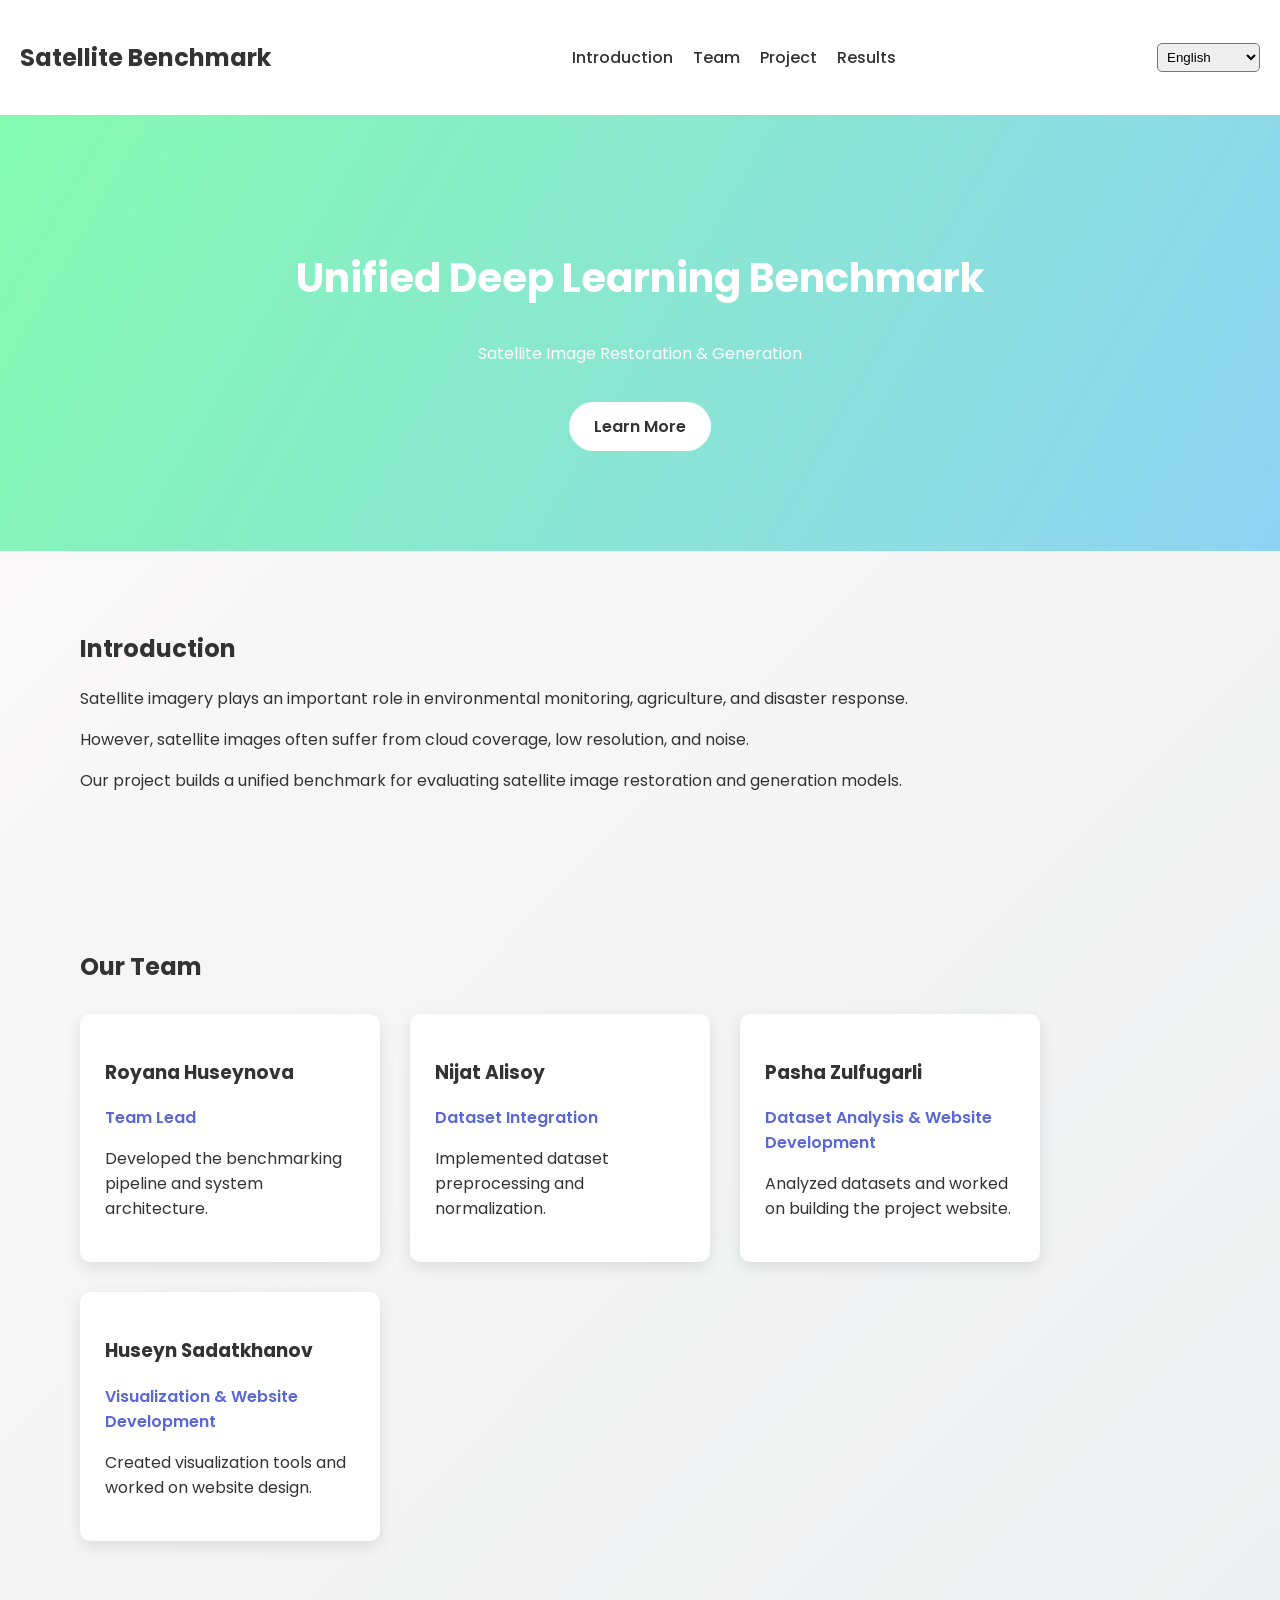
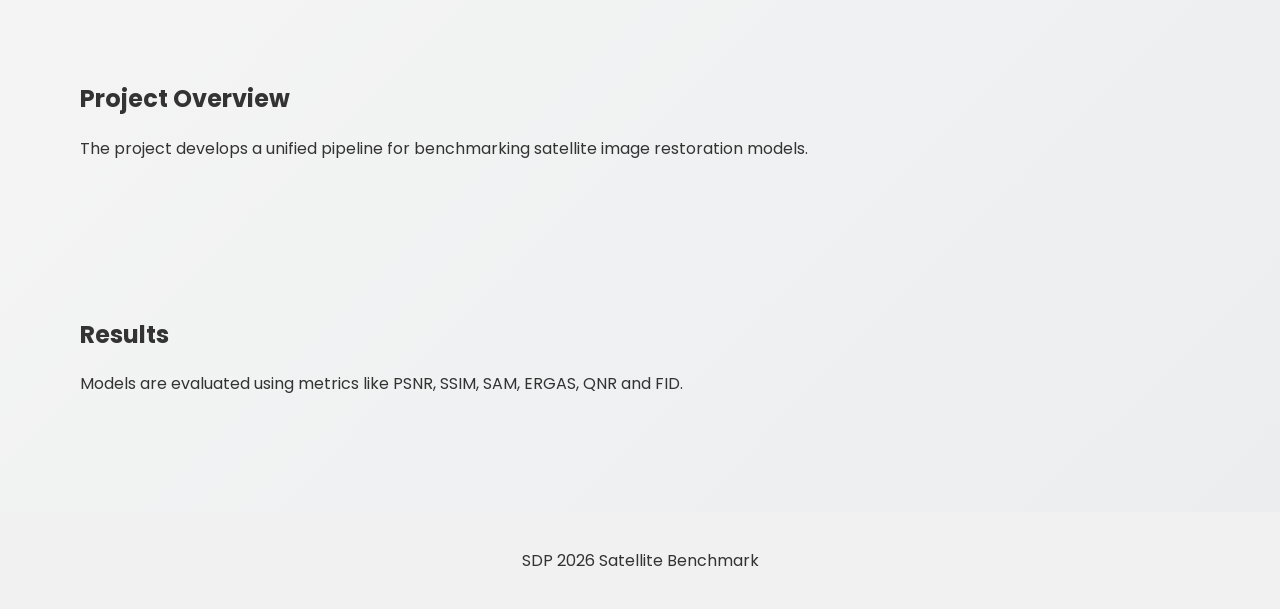
==== SDP2026(web)/index.html @ 2e0f6df7 "web" ====
<!DOCTYPE html>
<html lang="en">

<head>
<meta charset="UTF-8">
<meta name="viewport" content="width=device-width, initial-scale=1.0">

<title>Satellite Benchmark</title>

<link rel="stylesheet" href="style.css">

<link href="https://fonts.googleapis.com/css2?family=Poppins:wght@300;400;600&display=swap" rel="stylesheet">

</head>

<body>

<!-- NAVBAR -->

<nav>

<h1>Satellite Benchmark</h1>

<ul>

<li><a href="#intro" data-key="nav_intro">Introduction</a></li>
<li><a href="#team" data-key="nav_team">Team</a></li>
<li><a href="#project" data-key="nav_project">Project</a></li>
<li><a href="#results" data-key="nav_results">Results</a></li>

</ul>

<select id="languageSwitcher">

<option value="en">English</option>
<option value="ru">Русский</option>
<option value="az">Azərbaycan</option>

</select>

</nav>


<!-- HERO -->

<header class="hero">

<h2 data-key="hero_title">Unified Deep Learning Benchmark</h2>

<p data-key="hero_subtitle">
Satellite Image Restoration & Generation
</p>

<a href="#intro" class="button" data-key="hero_button">Learn More</a>

</header>



<!-- INTRO -->

<section id="intro">

<h2 data-key="intro_title">Introduction</h2>

<p data-key="intro_text1">
Satellite imagery plays an important role in environmental monitoring,
agriculture, and disaster response.
</p>

<p data-key="intro_text2">
However, satellite images often suffer from cloud coverage,
low resolution, and noise.
</p>

<p data-key="intro_text3">
Our project builds a unified benchmark for evaluating
satellite image restoration and generation models.
</p>

</section>



<!-- TEAM -->

<section id="team">

<h2 data-key="team_title">Our Team</h2>

<div class="team-container">

<div class="member">

<h3>Royana Huseynova</h3>

<p class="role" data-key="royana_role">Team Lead</p>

<p data-key="royana_text">
Developed the benchmarking pipeline and system architecture.
</p>

</div>


<div class="member">

<h3>Nijat Alisoy</h3>

<p class="role" data-key="nijat_role">Dataset Integration</p>

<p data-key="nijat_text">
Implemented dataset preprocessing and normalization.
</p>

</div>


<div class="member">

<h3>Pasha Zulfugarli</h3>

<p class="role" data-key="pasha_role">Dataset Analysis & Website Development</p>

<p data-key="pasha_text">
Analyzed datasets and worked on building the project website.
</p>

</div>


<div class="member">

<h3>Huseyn Sadatkhanov</h3>

<p class="role" data-key="huseyn_role">Visualization & Website Development</p>

<p data-key="huseyn_text">
Created visualization tools and worked on website design.
</p>

</div>

</div>

</section>



<!-- PROJECT -->

<section id="project">

<h2 data-key="project_title">Project Overview</h2>

<p data-key="project_text">
The project develops a unified pipeline for benchmarking
satellite image restoration models.
</p>

</section>



<!-- RESULTS -->

<section id="results">

<h2 data-key="results_title">Results</h2>

<p data-key="results_text">
Models are evaluated using metrics like PSNR, SSIM,
SAM, ERGAS, QNR and FID.
</p>

</section>



<footer>

<p>SDP 2026 Satellite Benchmark</p>

</footer>


<script src="script.js"></script>

</body>

</html>
---- SDP2026(web)/style.css ----
body{

font-family:'Poppins',sans-serif;

margin:0;

background:linear-gradient(135deg,#fdfbfb,#ebedee);

color:#333;

}

nav{

display:flex;

justify-content:space-between;

align-items:center;

padding:20px;

background:white;

box-shadow:0 3px 10px rgba(0,0,0,0.1);

}

nav ul{

display:flex;

gap:20px;

list-style:none;

}

nav a{

text-decoration:none;

color:#333;

font-weight:500;

}

#languageSwitcher{

padding:5px;

border-radius:5px;

}

/* HERO */

.hero{

text-align:center;

padding:100px 20px;

background:linear-gradient(120deg,#84fab0,#8fd3f4);

color:white;

}

.hero h2{

font-size:40px;

}

.button{

display:inline-block;

margin-top:20px;

padding:12px 25px;

background:white;

color:#333;

text-decoration:none;

border-radius:30px;

font-weight:600;

}

/* SECTIONS */

section{

padding:60px 80px;

}

.team-container{

display:flex;

flex-wrap:wrap;

gap:30px;

margin-top:30px;

}

.member{

background:white;

padding:25px;

border-radius:10px;

width:250px;

box-shadow:0 5px 15px rgba(0,0,0,0.1);

transition:0.3s;

}

.member:hover{

transform:translateY(-8px);

}

.role{

color:#5a67d8;

font-weight:600;

}

footer{

text-align:center;

padding:20px;

background:#f1f1f1;

margin-top:40px;

}
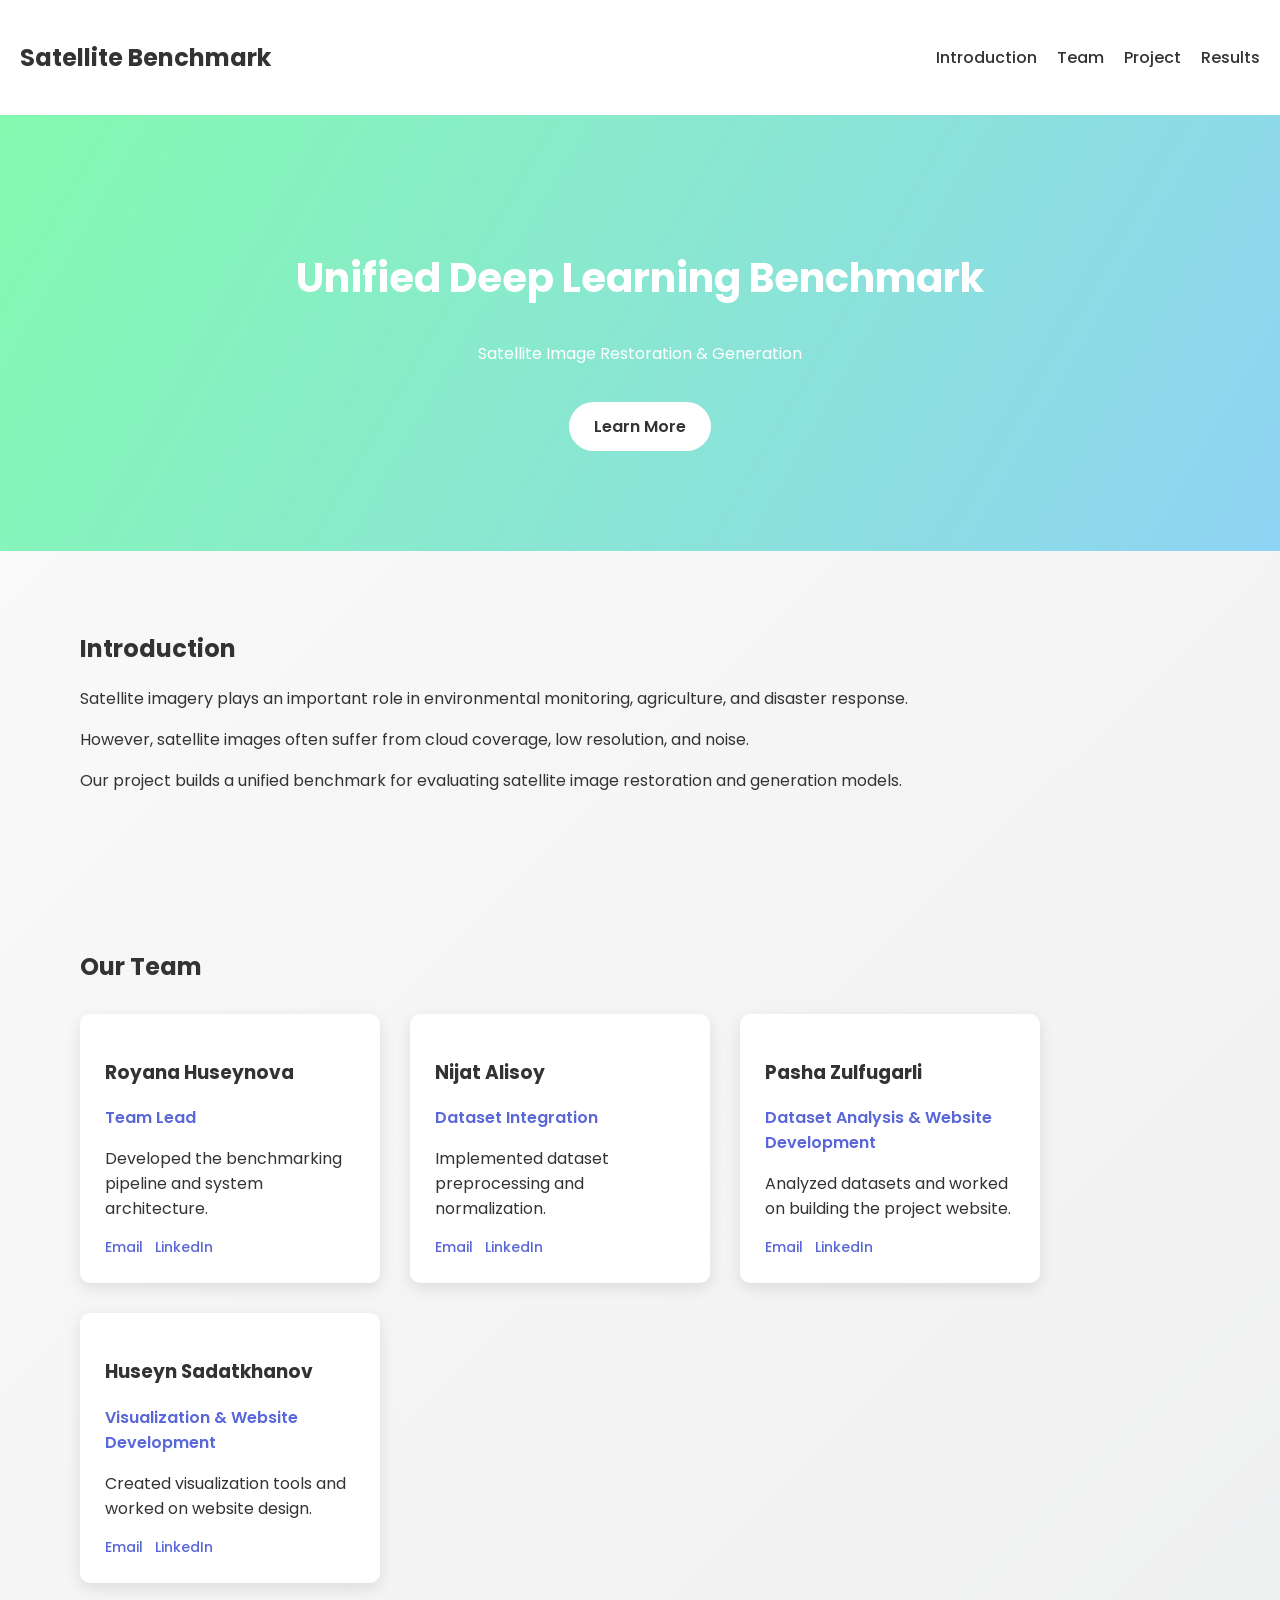
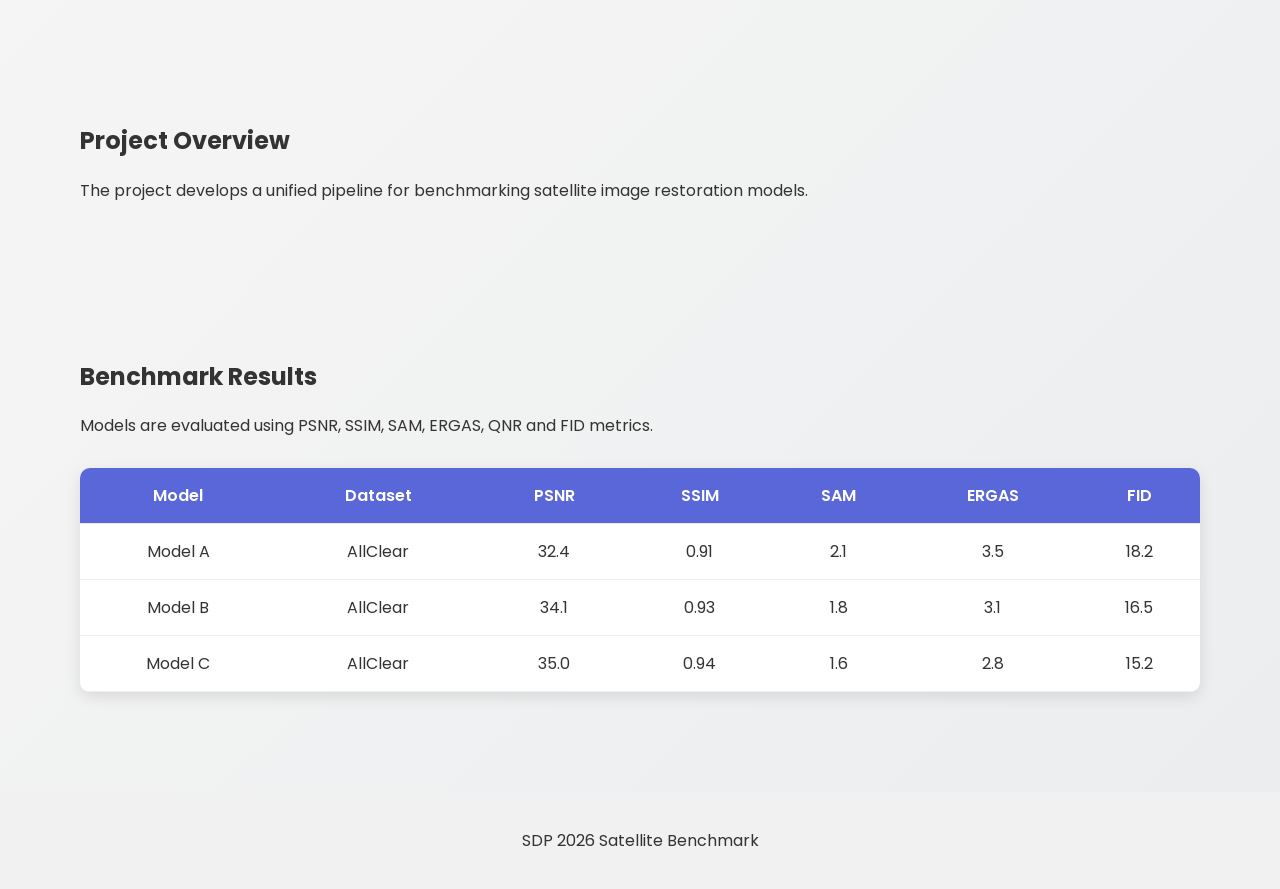
==== commit 55d8fcdf: "Updated team section and cleaned repo" ====
--- a/SDP2026(web)/index.html
+++ b/SDP2026(web)/index.html
@@ -2,184 +2,245 @@
 <html lang="en">
 
 <head>
-<meta charset="UTF-8">
-<meta name="viewport" content="width=device-width, initial-scale=1.0">
-
-<title>Satellite Benchmark</title>
-
-<link rel="stylesheet" href="style.css">
-
-<link href="https://fonts.googleapis.com/css2?family=Poppins:wght@300;400;600&display=swap" rel="stylesheet">
-
+    <meta charset="UTF-8">
+    <meta name="viewport" content="width=device-width, initial-scale=1.0">
+
+    <title>Satellite Benchmark</title>
+
+    <link rel="stylesheet" href="style.css">
+
+    <link href="https://fonts.googleapis.com/css2?family=Poppins:wght@300;400;600&display=swap" rel="stylesheet">
 </head>
 
+
 <body>
 
-<!-- NAVBAR -->
+<!-- ================= NAVBAR ================= -->
 
 <nav>
 
-<h1>Satellite Benchmark</h1>
-
-<ul>
-
-<li><a href="#intro" data-key="nav_intro">Introduction</a></li>
-<li><a href="#team" data-key="nav_team">Team</a></li>
-<li><a href="#project" data-key="nav_project">Project</a></li>
-<li><a href="#results" data-key="nav_results">Results</a></li>
-
-</ul>
-
-<select id="languageSwitcher">
-
-<option value="en">English</option>
-<option value="ru">Русский</option>
-<option value="az">Azərbaycan</option>
-
-</select>
+    <h1>Satellite Benchmark</h1>
+
+    <ul>
+        <li><a href="#intro">Introduction</a></li>
+        <li><a href="#team">Team</a></li>
+        <li><a href="#project">Project</a></li>
+        <li><a href="#results">Results</a></li>
+    </ul>
 
 </nav>
 
 
-<!-- HERO -->
+
+<!-- ================= HERO SECTION ================= -->
 
 <header class="hero">
 
-<h2 data-key="hero_title">Unified Deep Learning Benchmark</h2>
-
-<p data-key="hero_subtitle">
-Satellite Image Restoration & Generation
-</p>
-
-<a href="#intro" class="button" data-key="hero_button">Learn More</a>
+    <h2>Unified Deep Learning Benchmark</h2>
+
+    <p>
+        Satellite Image Restoration & Generation
+    </p>
+
+    <a href="#intro" class="button">Learn More</a>
 
 </header>
 
 
 
-<!-- INTRO -->
+<!-- ================= INTRODUCTION ================= -->
 
 <section id="intro">
 
-<h2 data-key="intro_title">Introduction</h2>
-
-<p data-key="intro_text1">
-Satellite imagery plays an important role in environmental monitoring,
-agriculture, and disaster response.
-</p>
-
-<p data-key="intro_text2">
-However, satellite images often suffer from cloud coverage,
-low resolution, and noise.
-</p>
-
-<p data-key="intro_text3">
-Our project builds a unified benchmark for evaluating
-satellite image restoration and generation models.
-</p>
-
-</section>
-
-
-
-<!-- TEAM -->
+    <h2>Introduction</h2>
+
+    <p>
+        Satellite imagery plays an important role in environmental monitoring,
+        agriculture, and disaster response.
+    </p>
+
+    <p>
+        However, satellite images often suffer from cloud coverage,
+        low resolution, and noise.
+    </p>
+
+    <p>
+        Our project builds a unified benchmark for evaluating
+        satellite image restoration and generation models.
+    </p>
+
+</section>
+
+
+
+<!-- ================= TEAM ================= -->
 
 <section id="team">
 
-<h2 data-key="team_title">Our Team</h2>
-
-<div class="team-container">
-
-<div class="member">
-
-<h3>Royana Huseynova</h3>
-
-<p class="role" data-key="royana_role">Team Lead</p>
-
-<p data-key="royana_text">
-Developed the benchmarking pipeline and system architecture.
-</p>
-
-</div>
-
-
-<div class="member">
-
-<h3>Nijat Alisoy</h3>
-
-<p class="role" data-key="nijat_role">Dataset Integration</p>
-
-<p data-key="nijat_text">
-Implemented dataset preprocessing and normalization.
-</p>
-
-</div>
-
-
-<div class="member">
-
-<h3>Pasha Zulfugarli</h3>
-
-<p class="role" data-key="pasha_role">Dataset Analysis & Website Development</p>
-
-<p data-key="pasha_text">
-Analyzed datasets and worked on building the project website.
-</p>
-
-</div>
-
-
-<div class="member">
-
-<h3>Huseyn Sadatkhanov</h3>
-
-<p class="role" data-key="huseyn_role">Visualization & Website Development</p>
-
-<p data-key="huseyn_text">
-Created visualization tools and worked on website design.
-</p>
-
-</div>
-
-</div>
-
-</section>
-
-
-
-<!-- PROJECT -->
+    <h2>Our Team</h2>
+
+    <div class="team-container">
+
+        <!-- Royana -->
+
+        <div class="member">
+            <h3>Royana Huseynova</h3>
+
+            <p class="role">Team Lead</p>
+
+            <p>
+                Developed the benchmarking pipeline and system architecture.
+            </p>
+
+            <div class="contact">
+                <a href="mailto:rhuseynova11270@ada.edu.az">Email</a>
+                <a href="https://www.linkedin.com/in/royana-huseynova-6a9ba0333/" target="_blank">LinkedIn</a>
+            </div>
+        </div>
+
+
+        <!-- Nijat -->
+
+        <div class="member">
+            <h3>Nijat Alisoy</h3>
+
+            <p class="role">Dataset Integration</p>
+
+            <p>
+                Implemented dataset preprocessing and normalization.
+            </p>
+
+            <div class="contact">
+                <a href="mailto:nalisoy17366@ada.edu.az">Email</a>
+                <a href="https://www.linkedin.com/in/nijat-alisoy-4776a4184/" target="_blank">LinkedIn</a>
+            </div>
+        </div>
+
+
+        <!-- Pasha -->
+
+        <div class="member">
+            <h3>Pasha Zulfugarli</h3>
+
+            <p class="role">Dataset Analysis & Website Development</p>
+
+            <p>
+                Analyzed datasets and worked on building the project website.
+            </p>
+
+            <div class="contact">
+                <a href="mailto:pzulfugarli13731@ada.edu.az">Email</a>
+                <a href="https://www.linkedin.com/in/pasa-zulfugarli/" target="_blank">LinkedIn</a>
+            </div>
+        </div>
+
+
+        <!-- Huseyn -->
+
+        <div class="member">
+            <h3>Huseyn Sadatkhanov</h3>
+
+            <p class="role">Visualization & Website Development</p>
+
+            <p>
+                Created visualization tools and worked on website design.
+            </p>
+
+            <div class="contact">
+                <a href="mailto:hsadatkhanov13770@ada.edu.az">Email</a>
+                <a href="https://www.linkedin.com/in/huseyn-sadatkhanov-0378181b4/" target="_blank">LinkedIn</a>
+            </div>
+        </div>
+
+    </div>
+
+</section>
+
+
+<!-- ================= PROJECT OVERVIEW ================= -->
 
 <section id="project">
 
-<h2 data-key="project_title">Project Overview</h2>
-
-<p data-key="project_text">
-The project develops a unified pipeline for benchmarking
-satellite image restoration models.
-</p>
-
-</section>
-
-
-
-<!-- RESULTS -->
+    <h2>Project Overview</h2>
+
+    <p>
+        The project develops a unified pipeline for benchmarking
+        satellite image restoration models.
+    </p>
+
+</section>
+
+
+
+<!-- ================= RESULTS ================= -->
 
 <section id="results">
 
-<h2 data-key="results_title">Results</h2>
-
-<p data-key="results_text">
-Models are evaluated using metrics like PSNR, SSIM,
-SAM, ERGAS, QNR and FID.
-</p>
-
-</section>
-
-
+    <h2>Benchmark Results</h2>
+
+    <p>
+        Models are evaluated using PSNR, SSIM, SAM, ERGAS, QNR and FID metrics.
+    </p>
+
+    <table class="results-table">
+
+        <thead>
+            <tr>
+                <th>Model</th>
+                <th>Dataset</th>
+                <th>PSNR</th>
+                <th>SSIM</th>
+                <th>SAM</th>
+                <th>ERGAS</th>
+                <th>FID</th>
+            </tr>
+        </thead>
+
+        <tbody>
+
+            <tr>
+                <td>Model A</td>
+                <td>AllClear</td>
+                <td>32.4</td>
+                <td>0.91</td>
+                <td>2.1</td>
+                <td>3.5</td>
+                <td>18.2</td>
+            </tr>
+
+            <tr>
+                <td>Model B</td>
+                <td>AllClear</td>
+                <td>34.1</td>
+                <td>0.93</td>
+                <td>1.8</td>
+                <td>3.1</td>
+                <td>16.5</td>
+            </tr>
+
+            <tr>
+                <td>Model C</td>
+                <td>AllClear</td>
+                <td>35.0</td>
+                <td>0.94</td>
+                <td>1.6</td>
+                <td>2.8</td>
+                <td>15.2</td>
+            </tr>
+
+        </tbody>
+
+    </table>
+
+</section>
+
+
+
+<!-- ================= FOOTER ================= -->
 
 <footer>
 
-<p>SDP 2026 Satellite Benchmark</p>
+    <p>SDP 2026 Satellite Benchmark</p>
 
 </footer>
 
--- a/SDP2026(web)/style.css
+++ b/SDP2026(web)/style.css
@@ -154,4 +154,48 @@
 
 margin-top:40px;
 
+}
+/* RESULTS TABLE */
+
+.results-table{
+width:100%;
+border-collapse:collapse;
+margin-top:30px;
+background:white;
+border-radius:10px;
+overflow:hidden;
+box-shadow:0 5px 15px rgba(0,0,0,0.1);
+}
+
+.results-table th,
+.results-table td{
+padding:15px;
+text-align:center;
+border-bottom:1px solid #eee;
+}
+
+.results-table th{
+background:#5a67d8;
+color:white;
+font-weight:600;
+}
+
+.results-table tr:hover{
+background:#f9f9f9;
+}
+.contact{
+margin-top:10px;
+display:flex;
+gap:12px;
+}
+
+.contact a{
+font-size:14px;
+text-decoration:none;
+color:#5a67d8;
+font-weight:500;
+}
+
+.contact a:hover{
+text-decoration:underline;
 }
